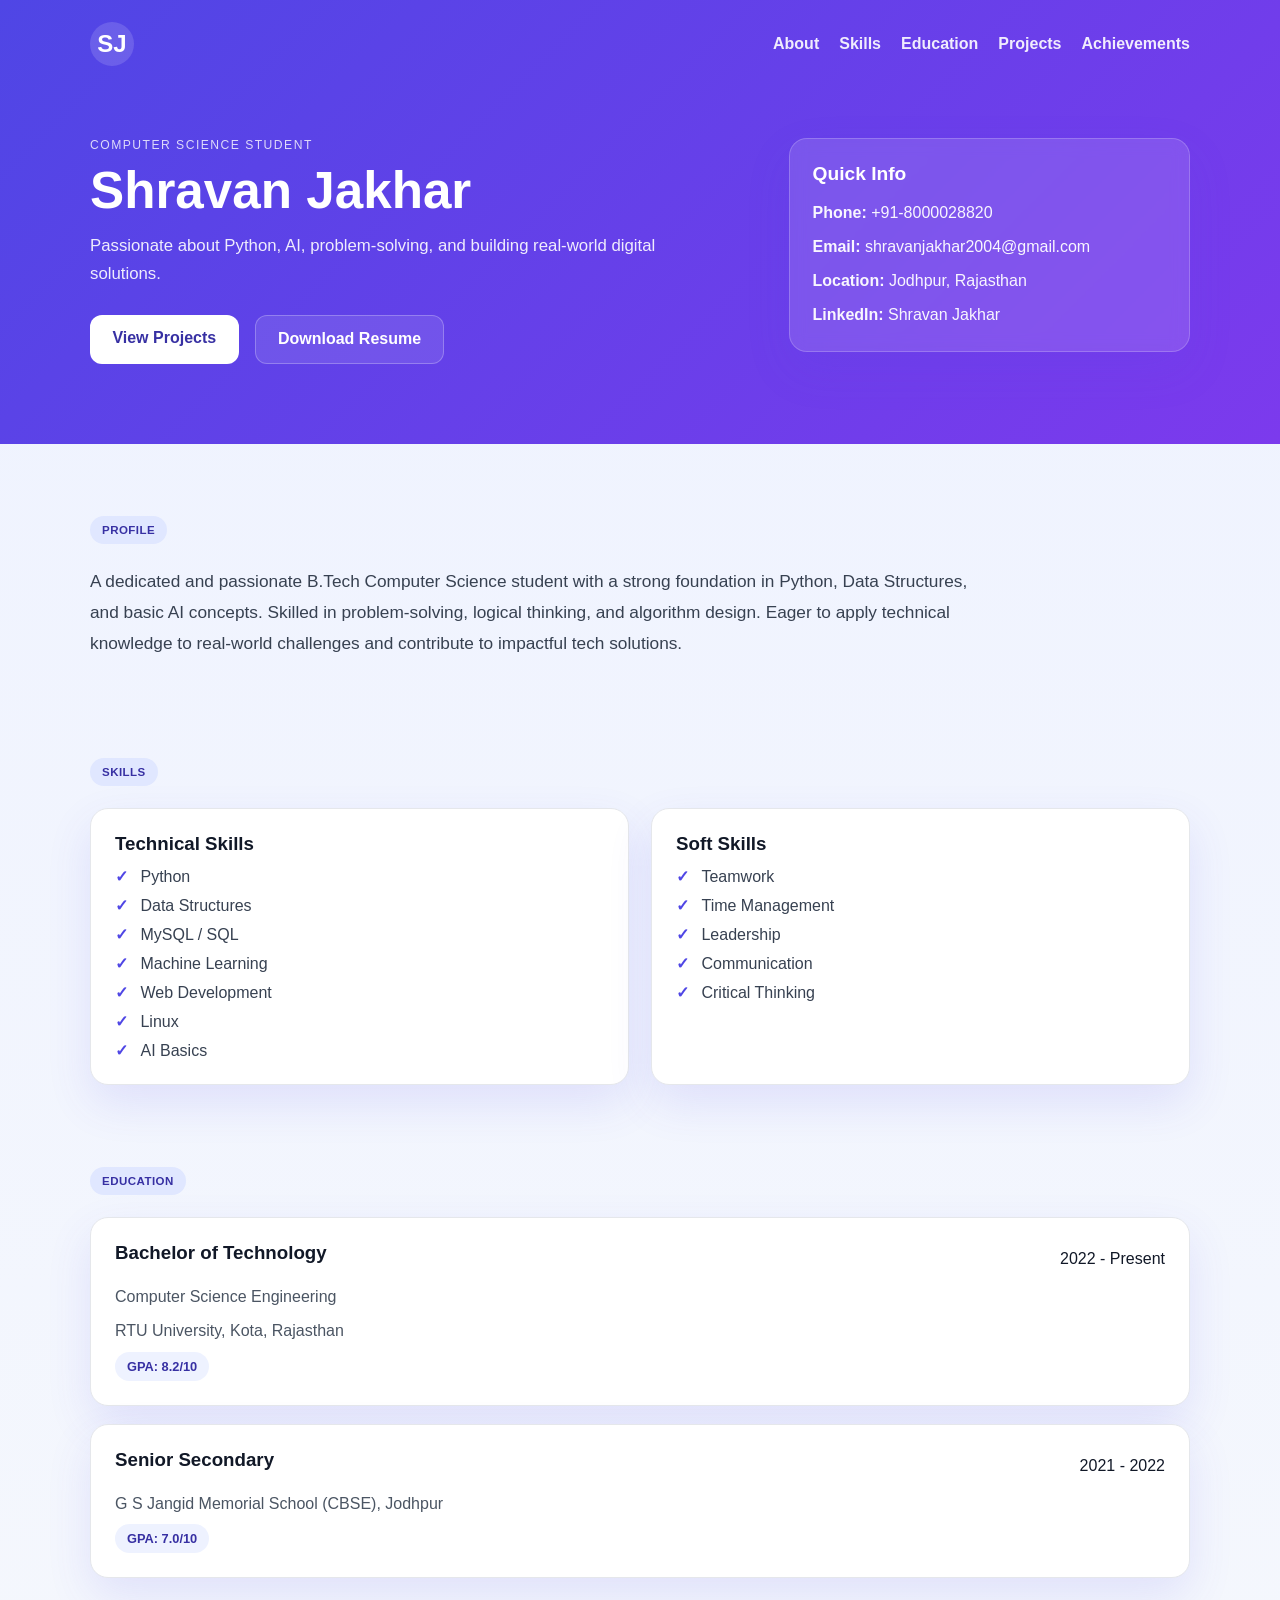
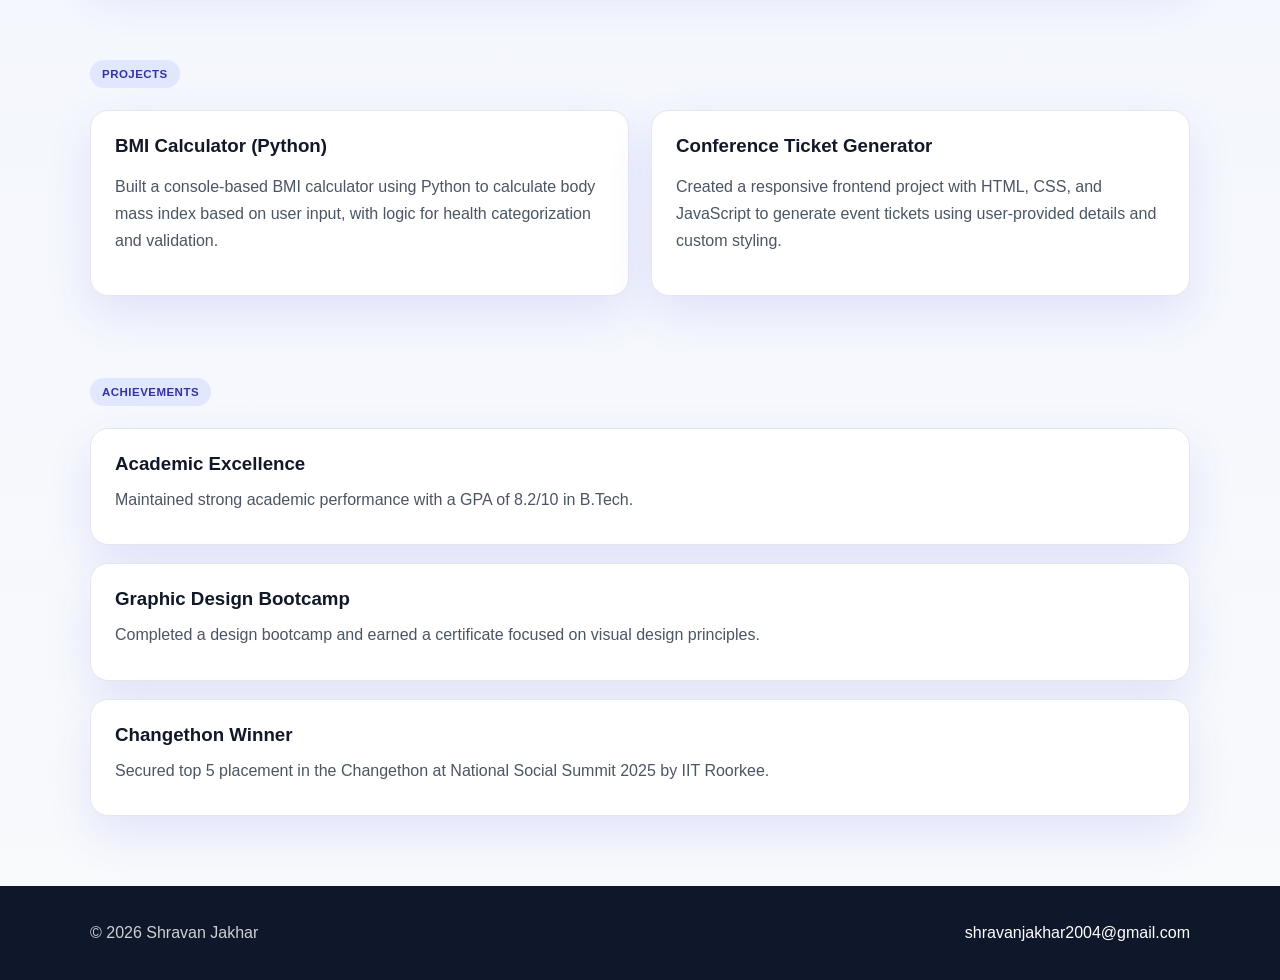
==== docs/index.html @ 51ee41a8 "Convert project to GitHub Pages static resume site" ====
<!DOCTYPE html>
<html lang="en">
<head>
  <meta charset="UTF-8" />
  <meta name="viewport" content="width=device-width, initial-scale=1.0" />
  <title>Shravan Jakhar | Resume</title>
  <meta name="description" content="Resume website for Shravan Jakhar, Computer Science student with Python, AI, and web development skills." />
  <link rel="stylesheet" href="styles.css" />
</head>
<body>
  <header class="hero">
    <nav class="nav container">
      <a href="#top" class="brand">SJ</a>
      <div class="nav-links">
        <a href="#about">About</a>
        <a href="#skills">Skills</a>
        <a href="#education">Education</a>
        <a href="#projects">Projects</a>
        <a href="#achievements">Achievements</a>
      </div>
    </nav>

    <div class="hero-inner container">
      <div class="hero-text">
        <p class="eyebrow">Computer Science Student</p>
        <h1>Shravan Jakhar</h1>
        <p class="subtitle">Passionate about Python, AI, problem-solving, and building real-world digital solutions.</p>
        <div class="cta-row">
          <a class="btn primary" href="#projects">View Projects</a>
          <a class="btn secondary" href="../sr resume 0.1 (1).jpeg" target="_blank" rel="noreferrer">Download Resume</a>
        </div>
      </div>
      <div class="hero-card">
        <h3>Quick Info</h3>
        <ul>
          <li><strong>Phone:</strong> +91-8000028820</li>
          <li><strong>Email:</strong> shravanjakhar2004@gmail.com</li>
          <li><strong>Location:</strong> Jodhpur, Rajasthan</li>
          <li><strong>LinkedIn:</strong> Shravan Jakhar</li>
        </ul>
      </div>
    </div>
  </header>

  <main class="container">
    <section id="about" class="section">
      <div class="section-header">
        <span class="tag">Profile</span>
      </div>
      <p class="lead">
        A dedicated and passionate B.Tech Computer Science student with a strong foundation in Python,
        Data Structures, and basic AI concepts. Skilled in problem-solving, logical thinking, and algorithm design.
        Eager to apply technical knowledge to real-world challenges and contribute to impactful tech solutions.
      </p>
    </section>

    <section id="skills" class="section">
      <div class="section-header">
        <span class="tag">Skills</span>
      </div>
      <div class="grid two-col">
        <div class="card">
          <h3>Technical Skills</h3>
          <ul class="check-list">
            <li>Python</li>
            <li>Data Structures</li>
            <li>MySQL / SQL</li>
            <li>Machine Learning</li>
            <li>Web Development</li>
            <li>Linux</li>
            <li>AI Basics</li>
          </ul>
        </div>
        <div class="card">
          <h3>Soft Skills</h3>
          <ul class="check-list">
            <li>Teamwork</li>
            <li>Time Management</li>
            <li>Leadership</li>
            <li>Communication</li>
            <li>Critical Thinking</li>
          </ul>
        </div>
      </div>
    </section>

    <section id="education" class="section">
      <div class="section-header">
        <span class="tag">Education</span>
      </div>
      <div class="timeline">
        <div class="item">
          <div class="item-head">
            <h3>Bachelor of Technology</h3>
            <span>2022 - Present</span>
          </div>
          <p>Computer Science Engineering</p>
          <p>RTU University, Kota, Rajasthan</p>
          <span class="badge">GPA: 8.2/10</span>
        </div>
        <div class="item">
          <div class="item-head">
            <h3>Senior Secondary</h3>
            <span>2021 - 2022</span>
          </div>
          <p>G S Jangid Memorial School (CBSE), Jodhpur</p>
          <span class="badge">GPA: 7.0/10</span>
        </div>
      </div>
    </section>

    <section id="projects" class="section">
      <div class="section-header">
        <span class="tag">Projects</span>
      </div>
      <div class="grid two-col">
        <article class="card project-card">
          <h3>BMI Calculator (Python)</h3>
          <p>
            Built a console-based BMI calculator using Python to calculate body mass index based on user input,
            with logic for health categorization and validation.
          </p>
        </article>
        <article class="card project-card">
          <h3>Conference Ticket Generator</h3>
          <p>
            Created a responsive frontend project with HTML, CSS, and JavaScript to generate event tickets using
            user-provided details and custom styling.
          </p>
        </article>
      </div>
    </section>

    <section id="achievements" class="section">
      <div class="section-header">
        <span class="tag">Achievements</span>
      </div>
      <div class="achievements">
        <div class="item">
          <h3>Academic Excellence</h3>
          <p>Maintained strong academic performance with a GPA of 8.2/10 in B.Tech.</p>
        </div>
        <div class="item">
          <h3>Graphic Design Bootcamp</h3>
          <p>Completed a design bootcamp and earned a certificate focused on visual design principles.</p>
        </div>
        <div class="item">
          <h3>Changethon Winner</h3>
          <p>Secured top 5 placement in the Changethon at National Social Summit 2025 by IIT Roorkee.</p>
        </div>
      </div>
    </section>
  </main>

  <footer class="footer">
    <div class="container footer-inner">
      <p>© 2026 Shravan Jakhar</p>
      <a href="mailto:shravanjakhar2004@gmail.com">shravanjakhar2004@gmail.com</a>
    </div>
  </footer>
</body>
</html>
---- docs/styles.css ----
:root {
  --primary: #4f46e5;
  --primary-dark: #3730a3;
  --secondary: #111827;
  --muted: #6b7280;
  --bg: #f8fafc;
  --card: #ffffff;
  --border: #e5e7eb;
  --shadow: 0 18px 45px rgba(79, 70, 229, 0.12);
}

* {
  box-sizing: border-box;
}

html {
  scroll-behavior: smooth;
}

body {
  margin: 0;
  font-family: "Segoe UI", Tahoma, Geneva, Verdana, sans-serif;
  background: linear-gradient(180deg, #eef2ff 0%, #f8fafc 100%);
  color: var(--secondary);
}

img {
  max-width: 100%;
  display: block;
}

.container {
  width: min(1100px, calc(100% - 32px));
  margin: 0 auto;
}

.hero {
  background: linear-gradient(135deg, #4f46e5 0%, #7c3aed 100%);
  color: #fff;
  padding-bottom: 80px;
}

.nav {
  display: flex;
  align-items: center;
  justify-content: space-between;
  padding: 22px 0;
}

.brand {
  text-decoration: none;
  font-size: 1.5rem;
  font-weight: 700;
  color: #fff;
  background: rgba(255,255,255,0.14);
  width: 44px;
  height: 44px;
  border-radius: 50%;
  display: grid;
  place-items: center;
}

.nav-links {
  display: flex;
  gap: 20px;
  flex-wrap: wrap;
}

.nav-links a {
  text-decoration: none;
  color: rgba(255,255,255,0.9);
  font-weight: 600;
}

.hero-inner {
  display: grid;
  grid-template-columns: 1.5fr 0.9fr;
  gap: 32px;
  align-items: center;
  padding-top: 38px;
}

.eyebrow {
  letter-spacing: 0.12em;
  text-transform: uppercase;
  font-size: 0.76rem;
  color: rgba(255,255,255,0.8);
  margin-bottom: 12px;
}

h1 {
  margin: 0;
  font-size: clamp(2.3rem, 4vw, 4rem);
  line-height: 1.05;
}

.subtitle {
  font-size: 1.05rem;
  line-height: 1.7;
  color: rgba(255,255,255,0.9);
  max-width: 620px;
  margin-top: 14px;
}

.cta-row {
  display: flex;
  gap: 16px;
  flex-wrap: wrap;
  margin-top: 26px;
}

.btn {
  display: inline-block;
  text-decoration: none;
  font-weight: 700;
  padding: 0.9rem 1.4rem;
  border-radius: 12px;
  transition: transform 0.2s ease, box-shadow 0.2s ease;
}

.btn:hover {
  transform: translateY(-1px);
}

.btn.primary {
  background: #fff;
  color: var(--primary-dark);
}

.btn.secondary {
  background: rgba(255,255,255,0.1);
  border: 1px solid rgba(255,255,255,0.25);
  color: #fff;
}

.hero-card {
  background: rgba(255,255,255,0.12);
  border: 1px solid rgba(255,255,255,0.2);
  border-radius: 18px;
  padding: 24px 22px;
  backdrop-filter: blur(8px);
  box-shadow: var(--shadow);
}

.hero-card h3 {
  margin-top: 0;
  margin-bottom: 16px;
  font-size: 1.2rem;
}

.hero-card ul {
  list-style: none;
  padding: 0;
  margin: 0;
  display: grid;
  gap: 10px;
  color: rgba(255,255,255,0.95);
  line-height: 1.5;
}

.section {
  padding: 72px 0 10px;
}

.section-header {
  margin-bottom: 22px;
}

.tag {
  display: inline-block;
  background: #e0e7ff;
  color: var(--primary-dark);
  font-weight: 700;
  letter-spacing: 0.04em;
  text-transform: uppercase;
  padding: 8px 12px;
  border-radius: 999px;
  font-size: 0.72rem;
}

.lead {
  font-size: 1.08rem;
  line-height: 1.8;
  color: #374151;
  max-width: 900px;
}

.grid {
  display: grid;
  gap: 22px;
}

.two-col {
  grid-template-columns: repeat(2, minmax(0, 1fr));
}

.card,
.item {
  background: var(--card);
  border: 1px solid var(--border);
  border-radius: 18px;
  box-shadow: var(--shadow);
  padding: 24px;
}

.card h3,
.item h3 {
  margin-top: 0;
  margin-bottom: 12px;
}

.check-list {
  list-style: none;
  padding: 0;
  margin: 0;
  display: grid;
  gap: 10px;
  color: #374151;
}

.check-list li::before {
  content: "✓ ";
  color: var(--primary);
  font-weight: 700;
  margin-right: 8px;
}

.timeline,
.achievements {
  display: grid;
  gap: 18px;
}

.item-head {
  display: flex;
  justify-content: space-between;
  align-items: center;
  gap: 12px;
  flex-wrap: wrap;
}

.item p {
  margin: 8px 0;
  color: #4b5563;
  line-height: 1.6;
}

.badge {
  display: inline-block;
  background: #eef2ff;
  color: var(--primary-dark);
  border-radius: 999px;
  padding: 7px 12px;
  font-weight: 700;
  font-size: 0.8rem;
}

.project-card p {
  color: #4b5563;
  line-height: 1.7;
}

.footer {
  margin-top: 60px;
  background: #0f172a;
  color: rgba(255,255,255,0.8);
  padding: 22px 0;
}

.footer-inner {
  display: flex;
  justify-content: space-between;
  align-items: center;
  gap: 12px;
  flex-wrap: wrap;
}

.footer a {
  color: #fff;
  text-decoration: none;
}

@media (max-width: 760px) {
  .nav {
    flex-direction: column;
    align-items: flex-start;
    gap: 12px;
  }

  .hero-inner,
  .two-col {
    grid-template-columns: 1fr;
  }

  .item-head {
    flex-direction: column;
    align-items: flex-start;
  }
}
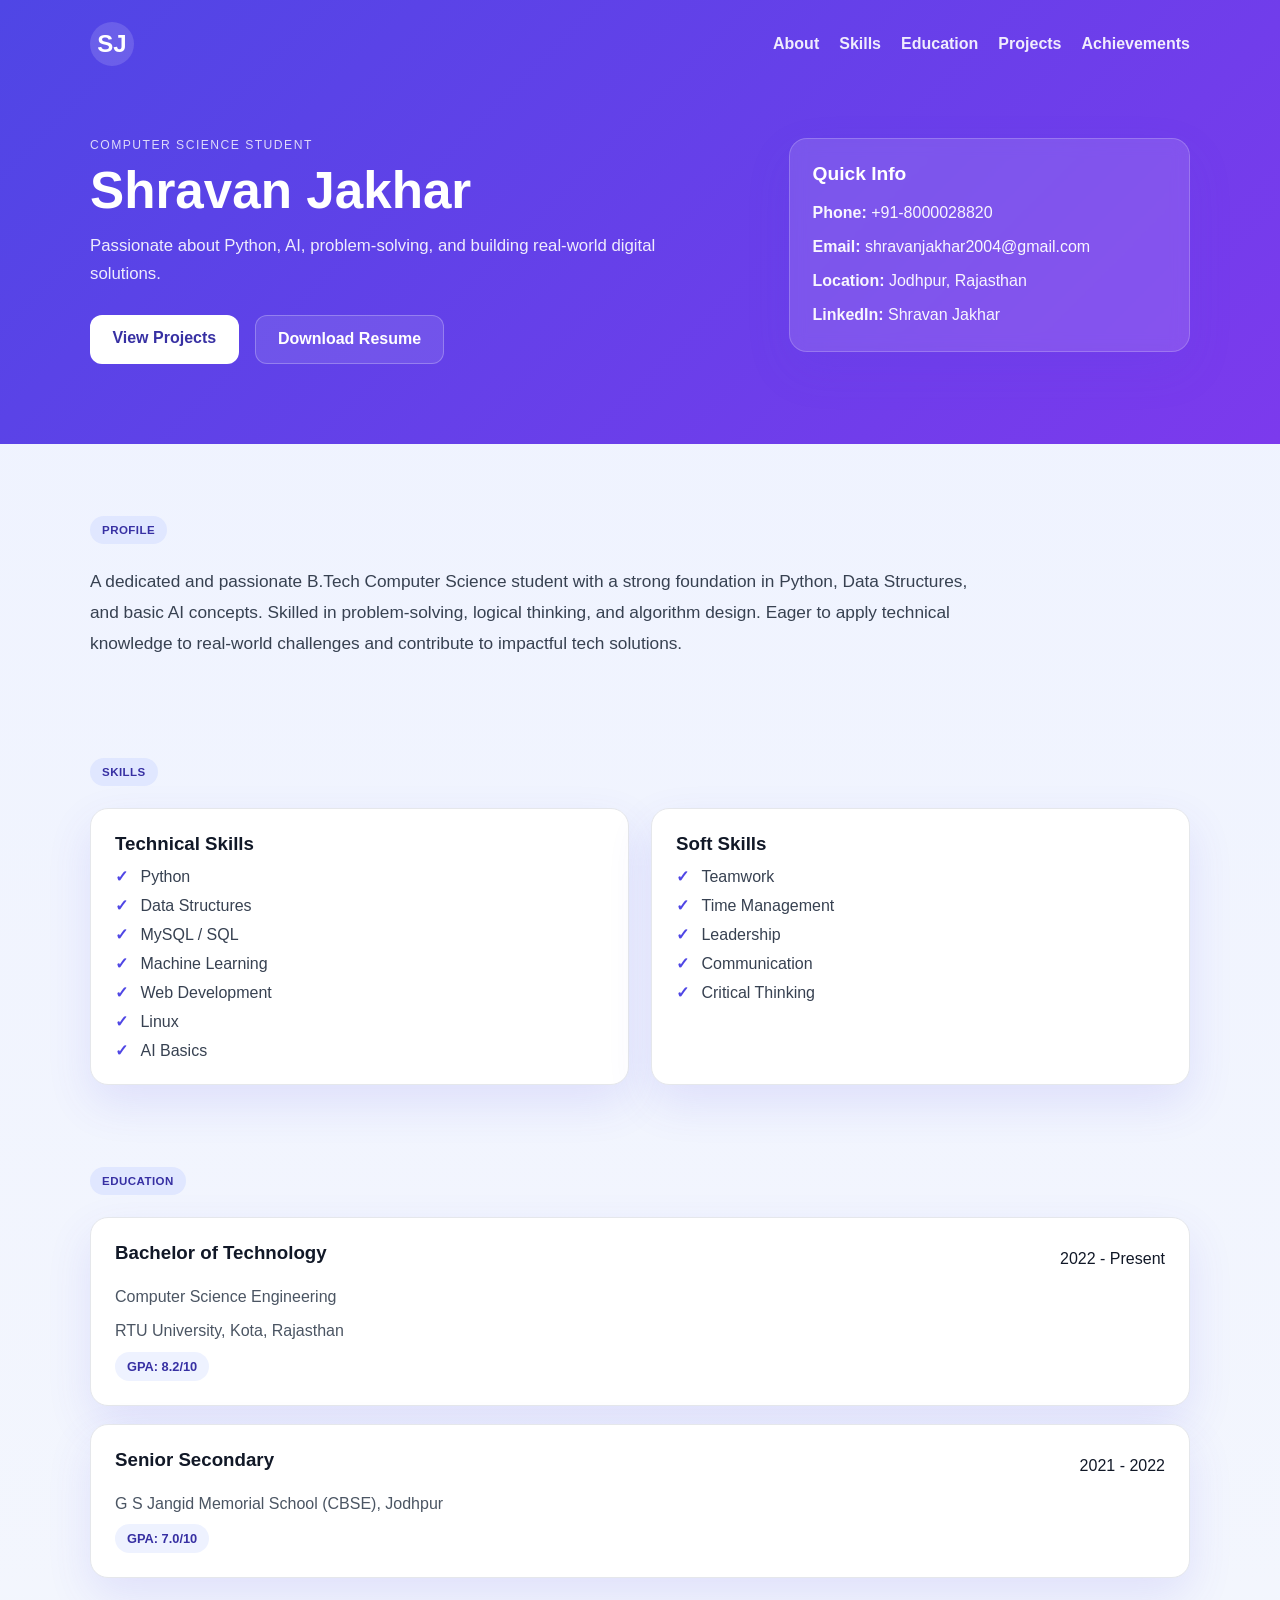
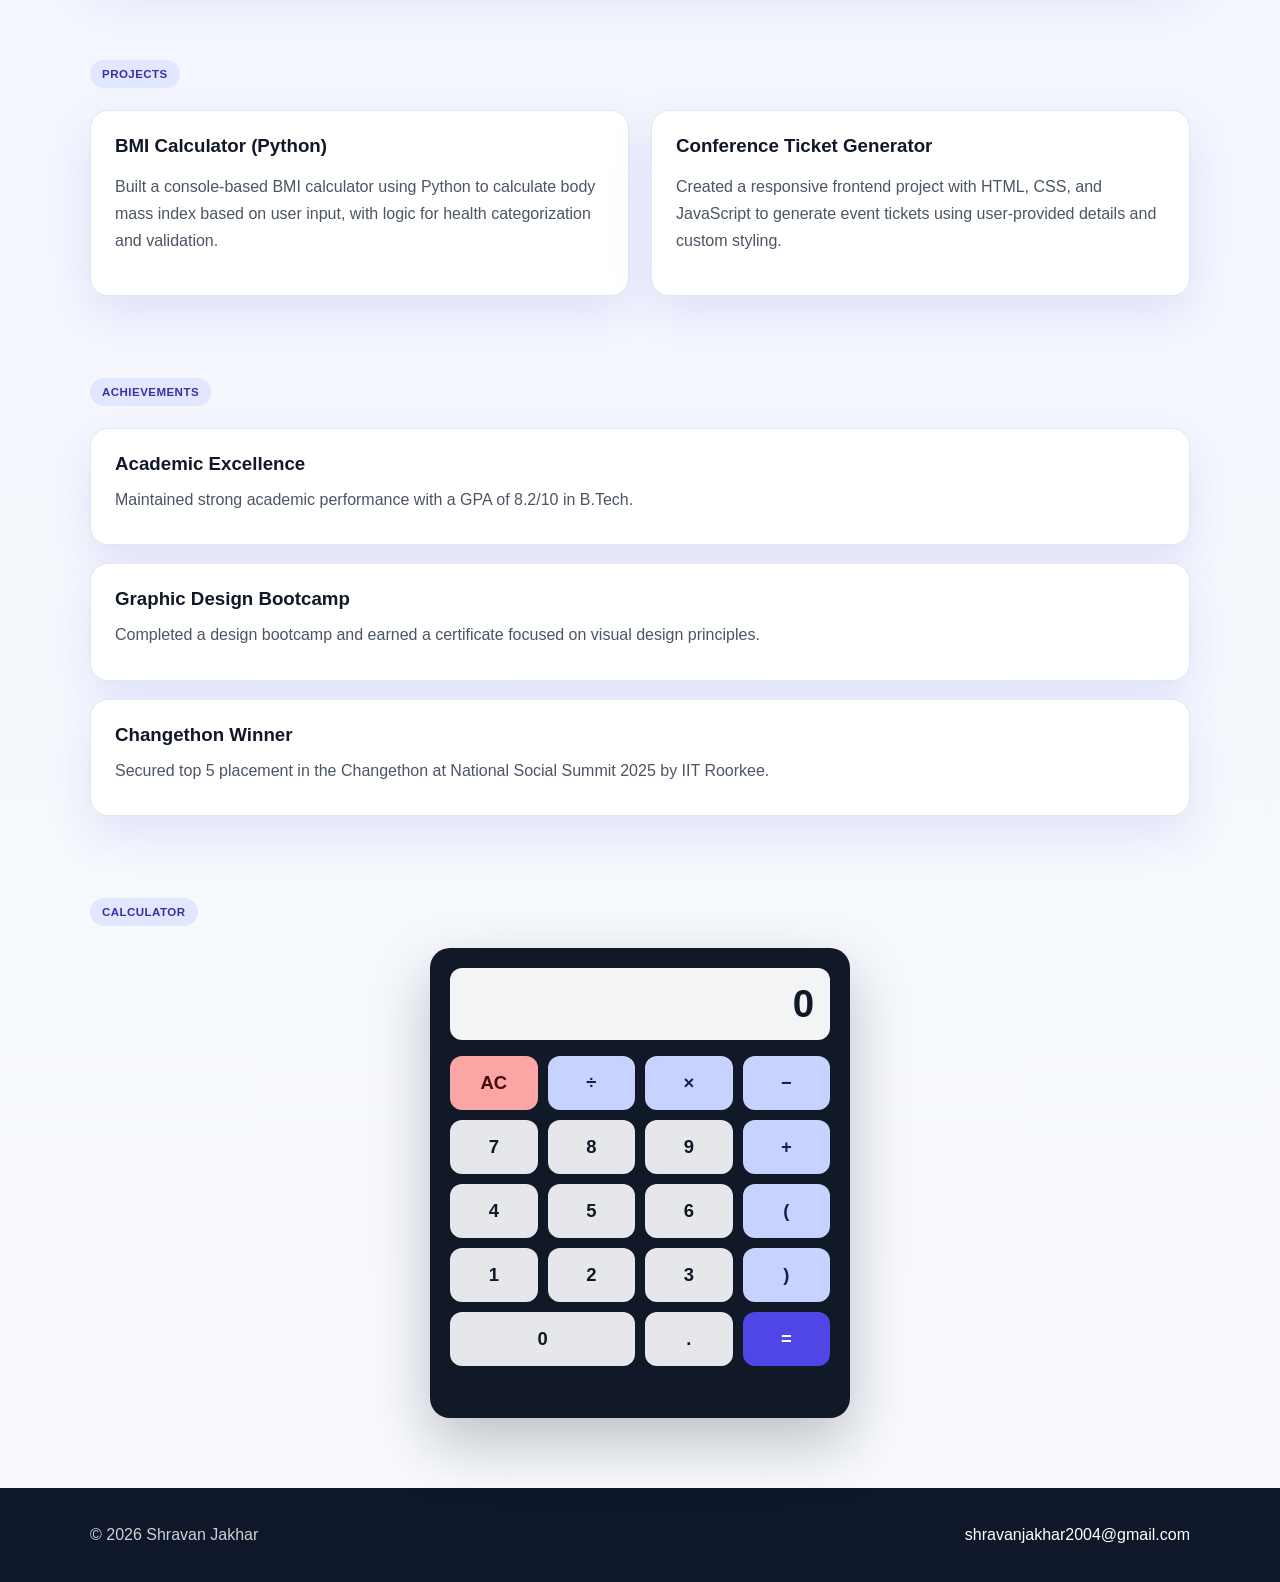
==== commit 85d7ae7d: "Add calculator to resume page" ====
--- a/docs/index.html
+++ b/docs/index.html
@@ -150,6 +150,44 @@
         </div>
       </div>
     </section>
+
+    <section id="calculator" class="section">
+      <div class="section-header">
+        <span class="tag">Calculator</span>
+      </div>
+
+      <div class="calculator-wrap">
+        <div class="calculator-box">
+          <div id="display" class="display">0</div>
+          <div class="calc-grid">
+            <button class="btn-clear" onclick="clearDisplay()">AC</button>
+            <button class="op" onclick="appendValue('/')">÷</button>
+            <button class="op" onclick="appendValue('*')">×</button>
+            <button class="op" onclick="appendValue('-')">−</button>
+
+            <button onclick="appendValue('7')">7</button>
+            <button onclick="appendValue('8')">8</button>
+            <button onclick="appendValue('9')">9</button>
+            <button class="op" onclick="appendValue('+')">+</button>
+
+            <button onclick="appendValue('4')">4</button>
+            <button onclick="appendValue('5')">5</button>
+            <button onclick="appendValue('6')">6</button>
+            <button class="op" onclick="appendValue('('">(</button>
+
+            <button onclick="appendValue('1')">1</button>
+            <button onclick="appendValue('2')">2</button>
+            <button onclick="appendValue('3')">3</button>
+            <button class="op" onclick="appendValue(')')">)</button>
+
+            <button class="zero" onclick="appendValue('0')">0</button>
+            <button onclick="appendValue('.')">.</button>
+            <button class="equals" onclick="calculateExpression()">=</button>
+          </div>
+          <div id="calc-error" class="calc-error"></div>
+        </div>
+      </div>
+    </section>
   </main>
 
   <footer class="footer">
@@ -158,5 +196,52 @@
       <a href="mailto:shravanjakhar2004@gmail.com">shravanjakhar2004@gmail.com</a>
     </div>
   </footer>
+
+  <script>
+    const display = document.getElementById('display');
+    const calcError = document.getElementById('calc-error');
+    let expression = '';
+
+    function appendValue(value) {
+      expression += value;
+      display.textContent = expression || '0';
+      calcError.textContent = '';
+    }
+
+    function clearDisplay() {
+      expression = '';
+      display.textContent = '0';
+      calcError.textContent = '';
+    }
+
+    function calculateExpression() {
+      if (!expression) return;
+
+      try {
+        const result = Function(`"use strict"; return (${expression})`)();
+        if (!Number.isFinite(result)) {
+          throw new Error('Invalid calculation');
+        }
+        expression = String(result);
+        display.textContent = expression;
+        calcError.textContent = '';
+      } catch (error) {
+        calcError.textContent = 'Invalid expression';
+      }
+    }
+
+    document.addEventListener('keydown', (event) => {
+      if (/^[0-9+\-*/().]$/.test(event.key)) {
+        appendValue(event.key);
+      } else if (event.key === 'Enter') {
+        calculateExpression();
+      } else if (event.key === 'Backspace') {
+        expression = expression.slice(0, -1);
+        display.textContent = expression || '0';
+      } else if (event.key === 'Escape') {
+        clearDisplay();
+      }
+    });
+  </script>
 </body>
 </html>
--- a/docs/styles.css
+++ b/docs/styles.css
@@ -280,6 +280,83 @@
   text-decoration: none;
 }
 
+.calculator-wrap {
+  display: flex;
+  justify-content: center;
+}
+
+.calculator-box {
+  width: min(420px, 100%);
+  background: #111827;
+  border-radius: 20px;
+  padding: 20px;
+  box-shadow: 0 25px 60px rgba(17, 24, 39, 0.25);
+}
+
+.display {
+  min-height: 68px;
+  background: #f3f4f6;
+  border-radius: 12px;
+  display: flex;
+  align-items: center;
+  justify-content: flex-end;
+  font-size: clamp(1.8rem, 3vw, 2.6rem);
+  font-weight: 700;
+  padding: 14px 16px;
+  margin-bottom: 16px;
+  overflow: hidden;
+  word-break: break-all;
+}
+
+.calc-grid {
+  display: grid;
+  grid-template-columns: repeat(4, 1fr);
+  gap: 10px;
+}
+
+.calc-grid button {
+  border: none;
+  border-radius: 12px;
+  padding: 16px 10px;
+  font-size: 1.15rem;
+  font-weight: 700;
+  background: #e5e7eb;
+  color: #111827;
+  cursor: pointer;
+  transition: transform 0.15s ease, opacity 0.15s ease;
+}
+
+.calc-grid button:hover {
+  transform: translateY(-1px);
+}
+
+.calc-grid .op {
+  background: #c7d2fe;
+  color: #1e1b4b;
+}
+
+.calc-grid .equals {
+  background: #4f46e5;
+  color: #fff;
+}
+
+.calc-grid .btn-clear {
+  background: #fca5a5;
+  color: #450a0a;
+}
+
+.calc-grid .zero {
+  grid-column: span 2;
+}
+
+.calc-error {
+  min-height: 20px;
+  color: #fca5a5;
+  font-weight: 600;
+  margin-top: 12px;
+  text-align: center;
+}
+
 @media (max-width: 760px) {
   .nav {
     flex-direction: column;
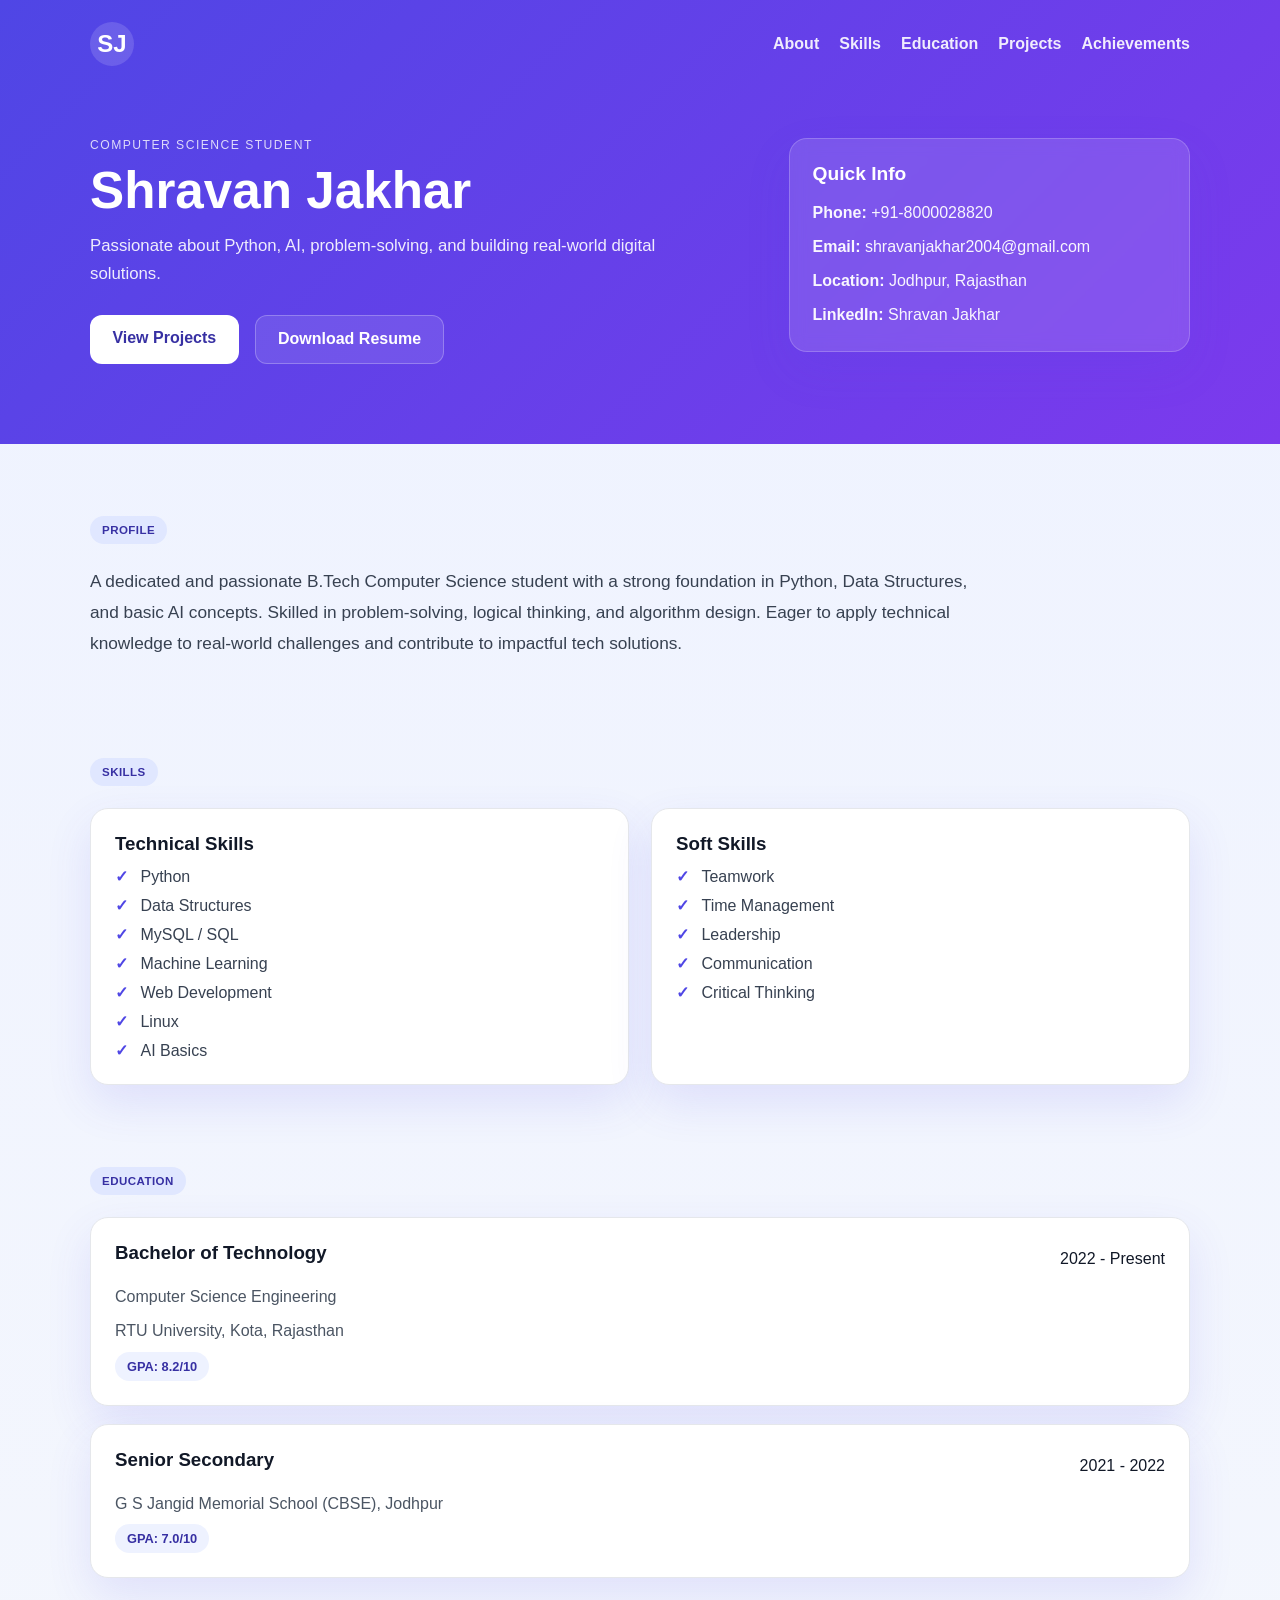
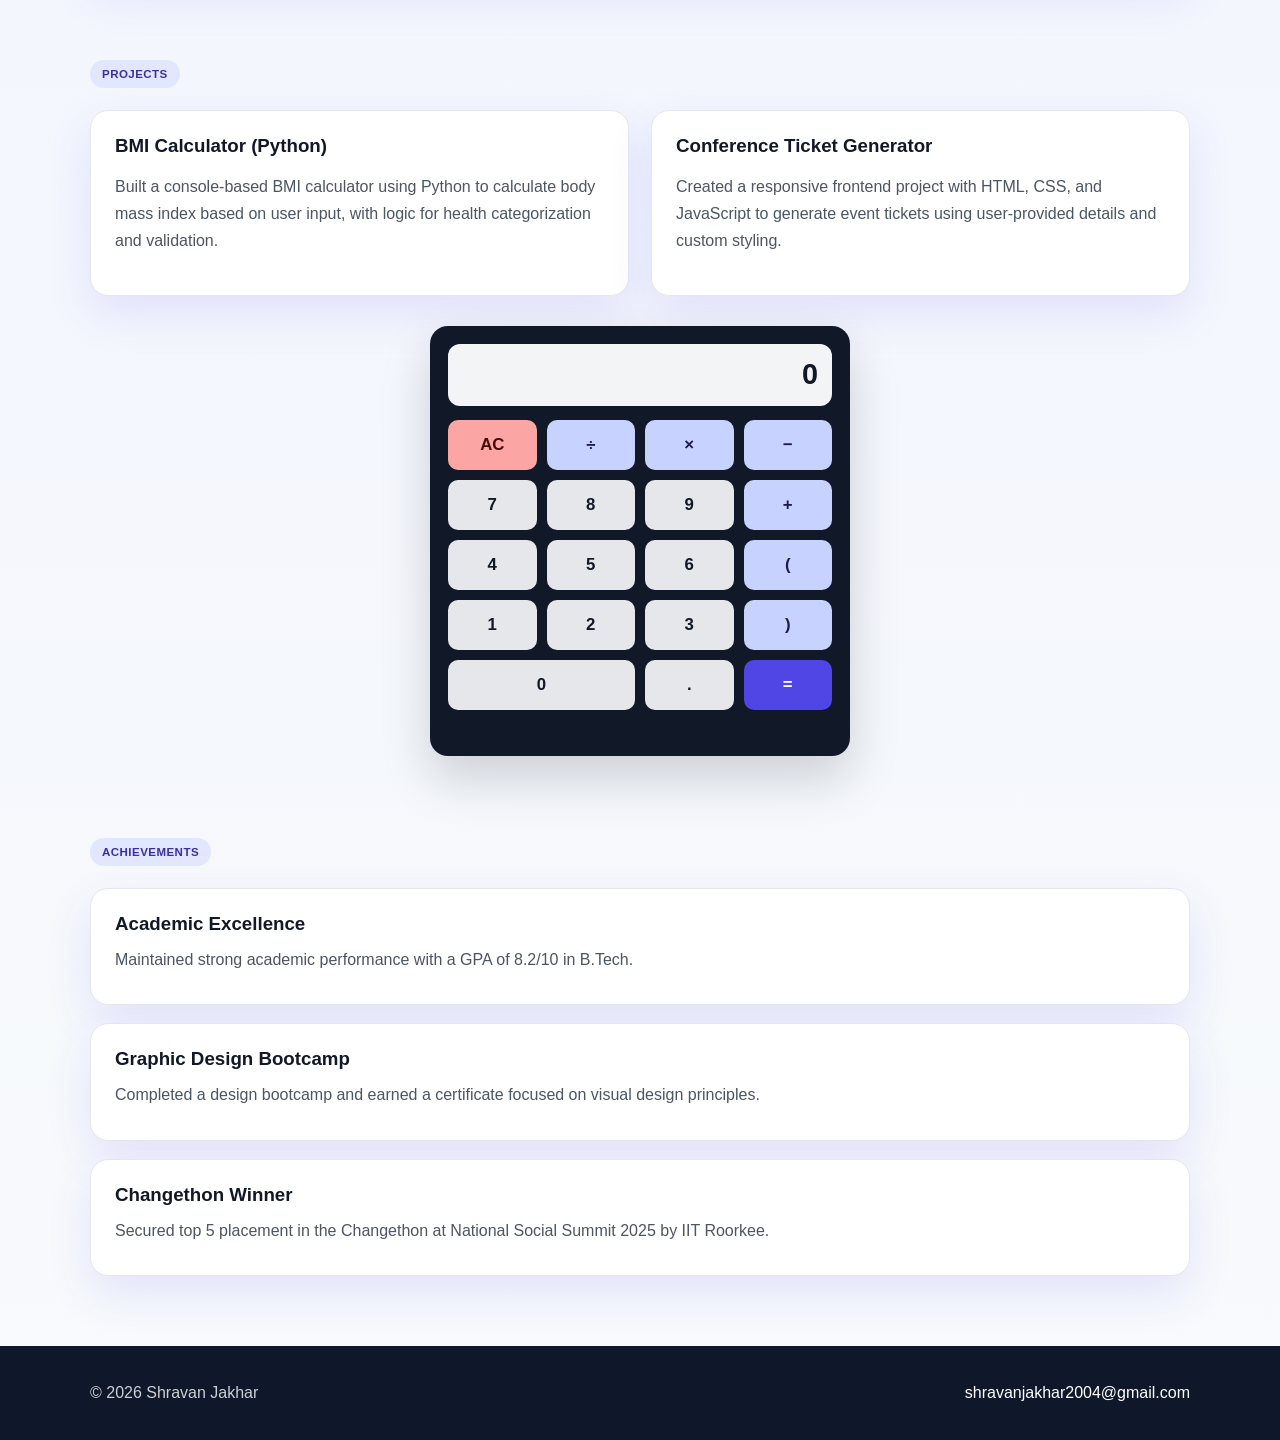
==== commit 82768643: "Move calculator under projects section" ====
--- a/docs/index.html
+++ b/docs/index.html
@@ -129,32 +129,6 @@
           </p>
         </article>
       </div>
-    </section>
-
-    <section id="achievements" class="section">
-      <div class="section-header">
-        <span class="tag">Achievements</span>
-      </div>
-      <div class="achievements">
-        <div class="item">
-          <h3>Academic Excellence</h3>
-          <p>Maintained strong academic performance with a GPA of 8.2/10 in B.Tech.</p>
-        </div>
-        <div class="item">
-          <h3>Graphic Design Bootcamp</h3>
-          <p>Completed a design bootcamp and earned a certificate focused on visual design principles.</p>
-        </div>
-        <div class="item">
-          <h3>Changethon Winner</h3>
-          <p>Secured top 5 placement in the Changethon at National Social Summit 2025 by IIT Roorkee.</p>
-        </div>
-      </div>
-    </section>
-
-    <section id="calculator" class="section">
-      <div class="section-header">
-        <span class="tag">Calculator</span>
-      </div>
 
       <div class="calculator-wrap">
         <div class="calculator-box">
@@ -188,6 +162,27 @@
         </div>
       </div>
     </section>
+
+    <section id="achievements" class="section">
+      <div class="section-header">
+        <span class="tag">Achievements</span>
+      </div>
+      <div class="achievements">
+        <div class="item">
+          <h3>Academic Excellence</h3>
+          <p>Maintained strong academic performance with a GPA of 8.2/10 in B.Tech.</p>
+        </div>
+        <div class="item">
+          <h3>Graphic Design Bootcamp</h3>
+          <p>Completed a design bootcamp and earned a certificate focused on visual design principles.</p>
+        </div>
+        <div class="item">
+          <h3>Changethon Winner</h3>
+          <p>Secured top 5 placement in the Changethon at National Social Summit 2025 by IIT Roorkee.</p>
+        </div>
+      </div>
+    </section>
+
   </main>
 
   <footer class="footer">
--- a/docs/styles.css
+++ b/docs/styles.css
@@ -283,27 +283,29 @@
 .calculator-wrap {
   display: flex;
   justify-content: center;
+  margin-top: 30px;
 }
 
 .calculator-box {
   width: min(420px, 100%);
   background: #111827;
-  border-radius: 20px;
-  padding: 20px;
-  box-shadow: 0 25px 60px rgba(17, 24, 39, 0.25);
+  border-radius: 18px;
+  padding: 18px;
+  box-shadow: 0 22px 50px rgba(17, 24, 39, 0.18);
+  margin: 0 auto;
 }
 
 .display {
-  min-height: 68px;
+  min-height: 62px;
   background: #f3f4f6;
   border-radius: 12px;
   display: flex;
   align-items: center;
   justify-content: flex-end;
-  font-size: clamp(1.8rem, 3vw, 2.6rem);
-  font-weight: 700;
-  padding: 14px 16px;
-  margin-bottom: 16px;
+  font-size: clamp(1.8rem, 2.2vw, 2.4rem);
+  font-weight: 700;
+  padding: 12px 14px;
+  margin-bottom: 14px;
   overflow: hidden;
   word-break: break-all;
 }
@@ -316,9 +318,9 @@
 
 .calc-grid button {
   border: none;
-  border-radius: 12px;
-  padding: 16px 10px;
-  font-size: 1.15rem;
+  border-radius: 10px;
+  padding: 15px 8px;
+  font-size: 1.05rem;
   font-weight: 700;
   background: #e5e7eb;
   color: #111827;
@@ -350,11 +352,12 @@
 }
 
 .calc-error {
-  min-height: 20px;
+  min-height: 18px;
   color: #fca5a5;
   font-weight: 600;
-  margin-top: 12px;
+  margin-top: 10px;
   text-align: center;
+  font-size: 0.9rem;
 }
 
 @media (max-width: 760px) {
